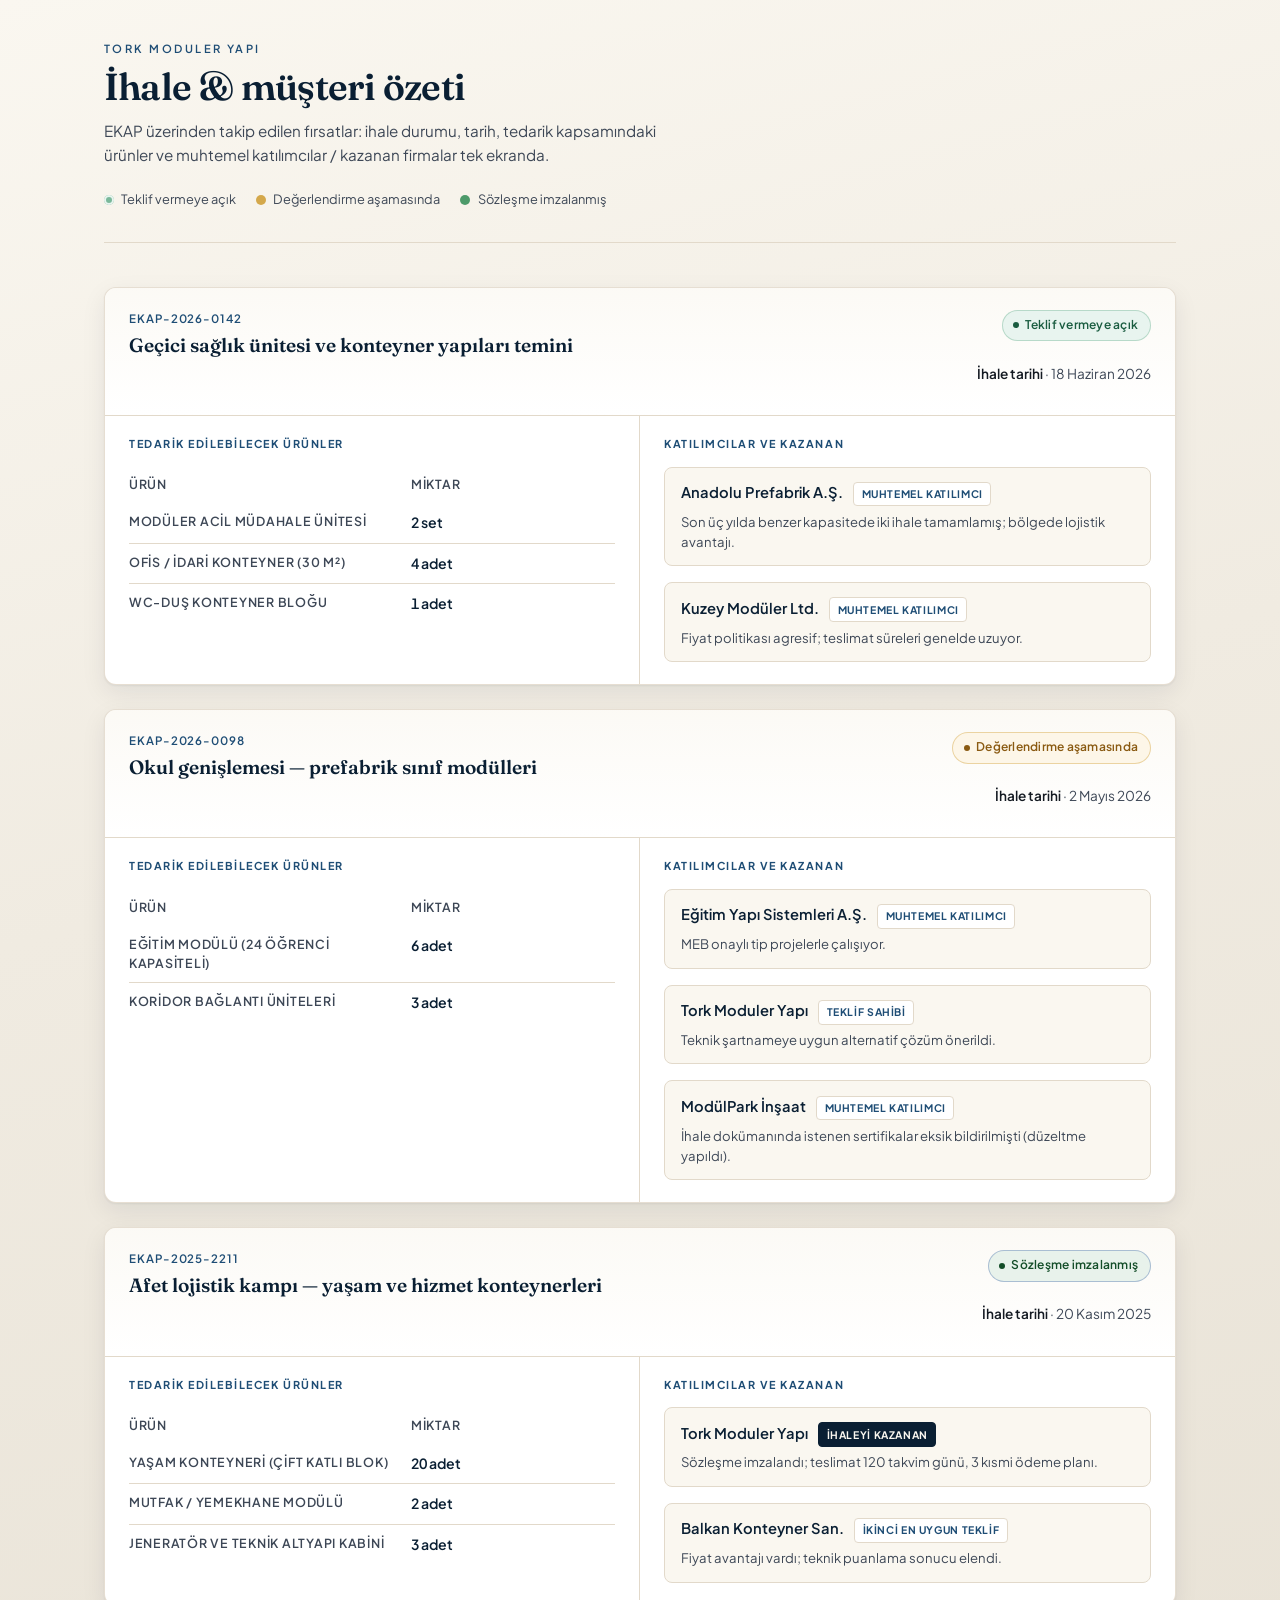
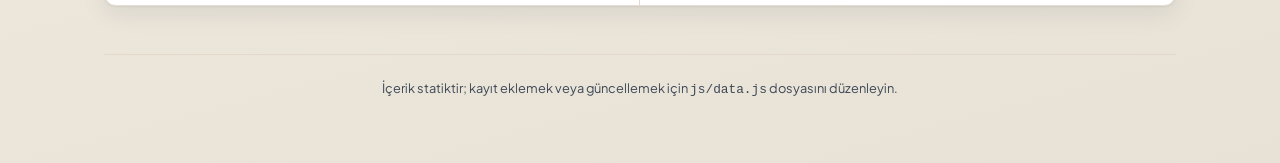
==== index.html @ c45b41b1 "İhale ve müşteri özeti için tek sayfalık statik pano Co-authored-by: Cursor <cursoragent@cursor.com>" ====
<!DOCTYPE html>
<html lang="tr">
  <head>
    <meta charset="UTF-8" />
    <meta name="viewport" content="width=device-width, initial-scale=1" />
    <meta
      name="description"
      content="Tork Moduler Yapı — EKAP kaynaklı müşteri ve ihale takip panosu"
    />
    <title>Tork Moduler — İhale & müşteri özeti</title>
    <link rel="preconnect" href="https://fonts.googleapis.com" />
    <link rel="preconnect" href="https://fonts.gstatic.com" crossorigin />
    <link
      href="https://fonts.googleapis.com/css2?family=Fraunces:ital,opsz,wght@0,9..144,500;0,9..144,600;1,9..144,500&family=Plus+Jakarta+Sans:ital,wght@0,400;0,500;0,600;0,700;1,400&display=swap"
      rel="stylesheet"
    />
    <link rel="stylesheet" href="css/main.css" />
  </head>
  <body>
    <div class="page">
      <header class="site-header">
        <p class="site-header__eyebrow">Tork Moduler Yapı</p>
        <h1 class="site-header__title">İhale &amp; müşteri özeti</h1>
        <p class="site-header__lead">
          EKAP üzerinden takip edilen fırsatlar: ihale durumu, tarih, tedarik
          kapsamındaki ürünler ve muhtemel katılımcılar / kazanan firmalar tek
          ekranda.
        </p>
        <div class="legend" role="list" aria-label="İhale durumu göstergeleri">
          <span class="legend__item" role="listitem">
            <span class="legend__swatch legend__swatch--open" aria-hidden="true"></span>
            Teklif vermeye açık
          </span>
          <span class="legend__item" role="listitem">
            <span class="legend__swatch legend__swatch--eval" aria-hidden="true"></span>
            Değerlendirme aşamasında
          </span>
          <span class="legend__item" role="listitem">
            <span class="legend__swatch legend__swatch--signed" aria-hidden="true"></span>
            Sözleşme imzalanmış
          </span>
        </div>
      </header>

      <main>
        <div id="tender-list" class="tender-list" aria-live="polite"></div>
      </main>

      <footer class="site-footer">
        İçerik statiktir; kayıt eklemek veya güncellemek için
        <code>js/data.js</code> dosyasını düzenleyin.
      </footer>
    </div>
    <script type="module" src="js/app.js"></script>
  </body>
</html>
---- css/main.css ----
/* Tork Moduler — müşteri & ihale panosu */
:root {
  --blue-deep: #0a1f33;
  --blue: #123a5c;
  --blue-soft: #1e4d75;
  --cream: #faf7f0;
  --cream-muted: #f0ebe1;
  --cream-border: #e2d9ca;
  --ink: #141a22;
  --ink-soft: #3d4756;
  --white: #ffffff;
  --status-open-bg: #e8f4ef;
  --status-open-text: #1a5c40;
  --status-open-border: #7ab89a;
  --status-eval-bg: #fdf6e8;
  --status-eval-text: #8a5a12;
  --status-eval-border: #d4a84b;
  --status-signed-bg: #e8f2eb;
  --status-signed-text: #134d28;
  --status-signed-border: #4d9a6a;
  --shadow: 0 1px 2px rgba(10, 31, 51, 0.06), 0 8px 24px rgba(10, 31, 51, 0.08);
  --radius: 12px;
  --radius-sm: 8px;
  --font-sans: "Plus Jakarta Sans", system-ui, sans-serif;
  --font-display: "Fraunces", Georgia, serif;
}

*,
*::before,
*::after {
  box-sizing: border-box;
}

html {
  scroll-behavior: smooth;
}

body {
  margin: 0;
  font-family: var(--font-sans);
  font-size: 15px;
  line-height: 1.55;
  color: var(--ink);
  background: linear-gradient(165deg, var(--cream) 0%, var(--cream-muted) 45%, #e8e2d6 100%);
  min-height: 100vh;
}

a {
  color: var(--blue-soft);
  text-decoration-thickness: 1px;
  text-underline-offset: 3px;
}

a:hover {
  color: var(--blue-deep);
}

.page {
  max-width: 1120px;
  margin: 0 auto;
  padding: 2.5rem 1.5rem 4rem;
}

/* Header */
.site-header {
  margin-bottom: 2.75rem;
  padding-bottom: 2rem;
  border-bottom: 1px solid var(--cream-border);
}

.site-header__eyebrow {
  font-size: 0.7rem;
  letter-spacing: 0.22em;
  text-transform: uppercase;
  color: var(--blue-soft);
  font-weight: 600;
  margin: 0 0 0.5rem;
}

.site-header__title {
  font-family: var(--font-display);
  font-weight: 600;
  font-size: clamp(1.75rem, 4vw, 2.35rem);
  color: var(--blue-deep);
  letter-spacing: -0.02em;
  line-height: 1.15;
  margin: 0 0 0.65rem;
}

.site-header__lead {
  margin: 0;
  max-width: 52ch;
  color: var(--ink-soft);
  font-size: 0.95rem;
}

/* Legend */
.legend {
  display: flex;
  flex-wrap: wrap;
  gap: 0.75rem 1.25rem;
  margin-top: 1.5rem;
}

.legend__item {
  display: inline-flex;
  align-items: center;
  gap: 0.45rem;
  font-size: 0.8rem;
  color: var(--ink-soft);
}

.legend__swatch {
  width: 10px;
  height: 10px;
  border-radius: 999px;
  flex-shrink: 0;
}

.legend__swatch--open {
  background: var(--status-open-border);
  box-shadow: inset 0 0 0 2px var(--status-open-bg);
}

.legend__swatch--eval {
  background: var(--status-eval-border);
}

.legend__swatch--signed {
  background: var(--status-signed-border);
}

/* Tender grid */
.tender-list {
  display: flex;
  flex-direction: column;
  gap: 1.5rem;
}

.tender-card {
  background: var(--white);
  border-radius: var(--radius);
  box-shadow: var(--shadow);
  border: 1px solid rgba(226, 217, 202, 0.85);
  overflow: hidden;
}

.tender-card__top {
  display: flex;
  flex-wrap: wrap;
  align-items: flex-start;
  justify-content: space-between;
  gap: 1rem 1.5rem;
  padding: 1.35rem 1.5rem 1.1rem;
  background: linear-gradient(180deg, rgba(250, 247, 240, 0.65) 0%, var(--white) 100%);
  border-bottom: 1px solid var(--cream-border);
}

.tender-card__id {
  font-size: 0.72rem;
  font-weight: 600;
  letter-spacing: 0.08em;
  text-transform: uppercase;
  color: var(--blue-soft);
  margin: 0 0 0.35rem;
}

.tender-card__name {
  font-family: var(--font-display);
  font-size: 1.2rem;
  font-weight: 600;
  color: var(--blue-deep);
  margin: 0;
  max-width: 36rem;
  line-height: 1.3;
}

.tender-card__meta {
  display: flex;
  flex-direction: column;
  align-items: flex-end;
  gap: 0.5rem;
}

.tender-card__date {
  font-size: 0.85rem;
  color: var(--ink-soft);
  white-space: nowrap;
}

.tender-card__date strong {
  color: var(--ink);
  font-weight: 600;
}

/* Status pills */
.status {
  display: inline-flex;
  align-items: center;
  gap: 0.4rem;
  padding: 0.35rem 0.75rem 0.35rem 0.65rem;
  border-radius: 999px;
  font-size: 0.75rem;
  font-weight: 600;
  letter-spacing: 0.02em;
  border: 1px solid transparent;
}

.status::before {
  content: "";
  width: 6px;
  height: 6px;
  border-radius: 50%;
  flex-shrink: 0;
}

.status--open {
  background: var(--status-open-bg);
  color: var(--status-open-text);
  border-color: rgba(122, 184, 154, 0.45);
}

.status--open::before {
  background: var(--status-open-text);
}

.status--eval {
  background: var(--status-eval-bg);
  color: var(--status-eval-text);
  border-color: rgba(212, 168, 75, 0.45);
}

.status--eval::before {
  background: var(--status-eval-text);
}

.status--signed {
  background: var(--status-signed-bg);
  color: var(--status-signed-text);
  border-color: rgba(92, 126, 179, 0.45);
}

.status--signed::before {
  background: var(--status-signed-text);
}

/* Body grid: products | parties */
.tender-card__body {
  display: grid;
  grid-template-columns: 1fr 1fr;
  gap: 0;
}

@media (max-width: 820px) {
  .tender-card__body {
    grid-template-columns: 1fr;
  }
}

.panel {
  padding: 1.25rem 1.5rem 1.4rem;
}

.panel--products {
  border-right: 1px solid var(--cream-border);
}

@media (max-width: 820px) {
  .panel--products {
    border-right: none;
    border-bottom: 1px solid var(--cream-border);
  }
}

.panel__title {
  font-size: 0.68rem;
  font-weight: 700;
  letter-spacing: 0.14em;
  text-transform: uppercase;
  color: var(--blue-soft);
  margin: 0 0 0.85rem;
}

.product-table {
  width: 100%;
  border-collapse: collapse;
  font-size: 0.88rem;
}

.product-table th,
.product-table td {
  text-align: left;
  padding: 0.55rem 0;
  border-bottom: 1px solid var(--cream-border);
  vertical-align: top;
}

.product-table th {
  font-weight: 600;
  color: var(--ink-soft);
  width: 58%;
  font-size: 0.78rem;
  text-transform: uppercase;
  letter-spacing: 0.06em;
}

.product-table tr:last-child th,
.product-table tr:last-child td {
  border-bottom: none;
}

.product-table td:last-child {
  font-variant-numeric: tabular-nums;
  color: var(--blue-deep);
  font-weight: 600;
  white-space: nowrap;
}

/* Participants */
.party-list {
  list-style: none;
  margin: 0;
  padding: 0;
  display: flex;
  flex-direction: column;
  gap: 1rem;
}

.party {
  padding: 0.85rem 1rem;
  background: var(--cream);
  border-radius: var(--radius-sm);
  border: 1px solid var(--cream-border);
}

.party__row {
  display: flex;
  flex-wrap: wrap;
  align-items: baseline;
  gap: 0.35rem 0.65rem;
  margin-bottom: 0.35rem;
}

.party__name {
  font-weight: 600;
  color: var(--blue-deep);
  font-size: 0.92rem;
}

.party__tag {
  font-size: 0.65rem;
  font-weight: 700;
  text-transform: uppercase;
  letter-spacing: 0.06em;
  padding: 0.2rem 0.45rem;
  border-radius: 4px;
  background: var(--white);
  color: var(--blue-soft);
  border: 1px solid var(--cream-border);
}

.party__tag--winner {
  background: var(--blue-deep);
  color: var(--cream);
  border-color: var(--blue-deep);
}

.party__note {
  margin: 0;
  font-size: 0.82rem;
  color: var(--ink-soft);
  line-height: 1.5;
}

.site-footer {
  margin-top: 3rem;
  padding-top: 1.5rem;
  border-top: 1px solid var(--cream-border);
  font-size: 0.8rem;
  color: var(--ink-soft);
  text-align: center;
}
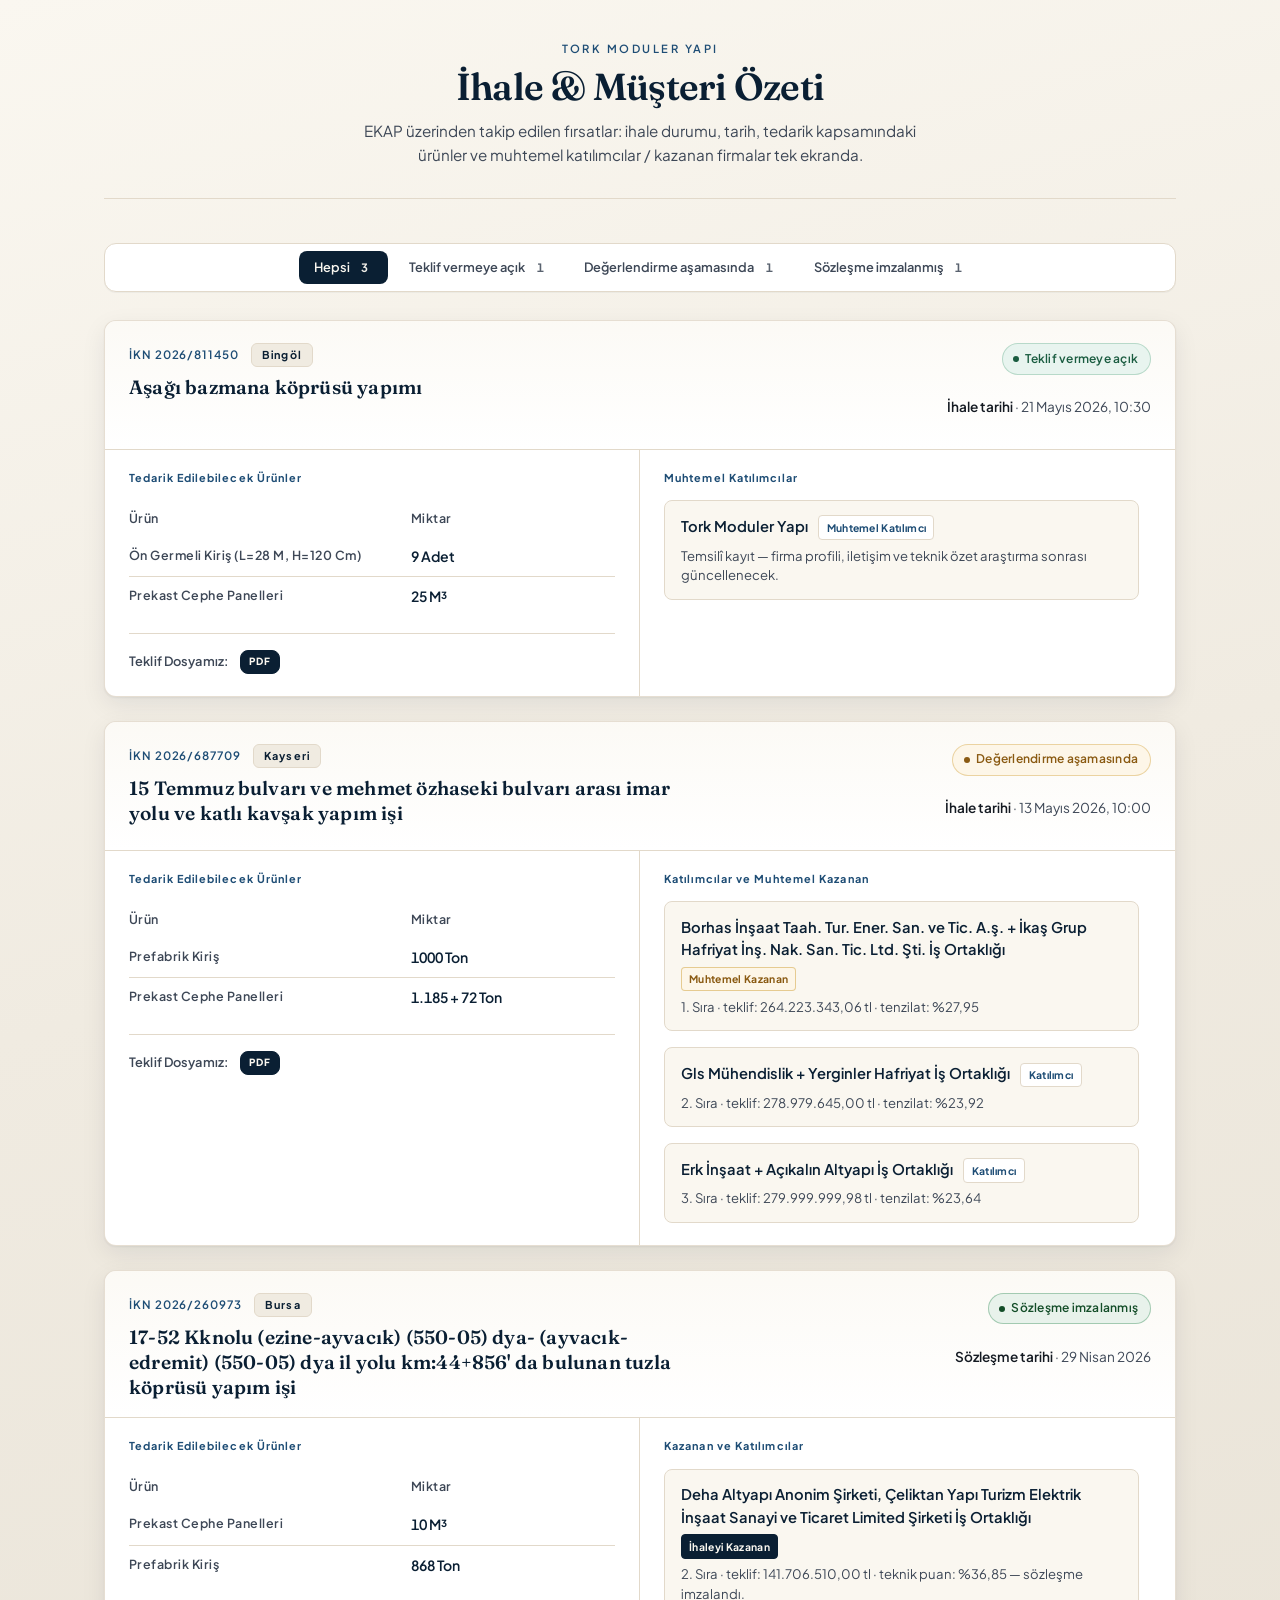
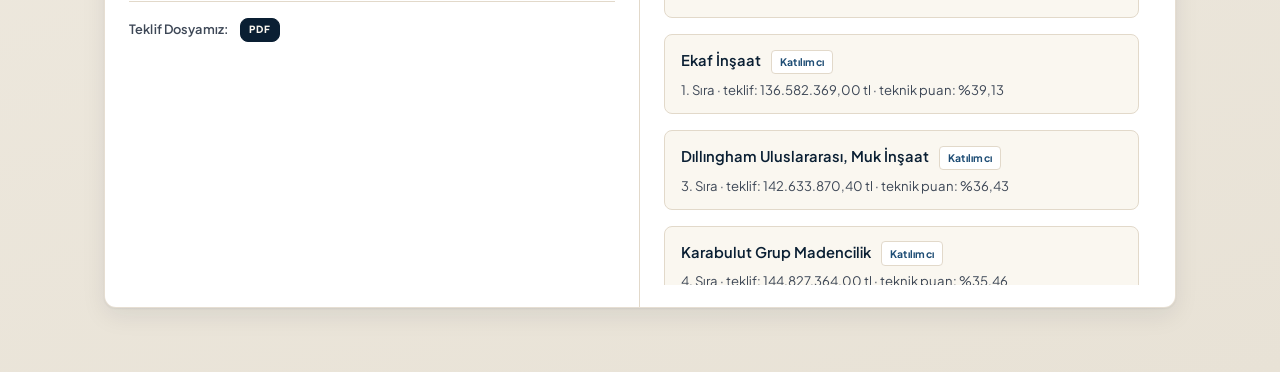
==== commit b46fb193: "İhale panosu: katılımcı modalı, şehir ve PDF teklif bağlantısı, metin biçimi ve stiller Co-authored-" ====
--- a/index.html
+++ b/index.html
@@ -7,7 +7,7 @@
       name="description"
       content="Tork Moduler Yapı — EKAP kaynaklı müşteri ve ihale takip panosu"
     />
-    <title>Tork Moduler — İhale & müşteri özeti</title>
+    <title>Tork Moduler — İhale &amp; Müşteri Özeti</title>
     <link rel="preconnect" href="https://fonts.googleapis.com" />
     <link rel="preconnect" href="https://fonts.gstatic.com" crossorigin />
     <link
@@ -20,36 +20,56 @@
     <div class="page">
       <header class="site-header">
         <p class="site-header__eyebrow">Tork Moduler Yapı</p>
-        <h1 class="site-header__title">İhale &amp; müşteri özeti</h1>
+        <h1 class="site-header__title">İhale &amp; Müşteri Özeti</h1>
         <p class="site-header__lead">
           EKAP üzerinden takip edilen fırsatlar: ihale durumu, tarih, tedarik
           kapsamındaki ürünler ve muhtemel katılımcılar / kazanan firmalar tek
           ekranda.
         </p>
-        <div class="legend" role="list" aria-label="İhale durumu göstergeleri">
-          <span class="legend__item" role="listitem">
-            <span class="legend__swatch legend__swatch--open" aria-hidden="true"></span>
-            Teklif vermeye açık
-          </span>
-          <span class="legend__item" role="listitem">
-            <span class="legend__swatch legend__swatch--eval" aria-hidden="true"></span>
-            Değerlendirme aşamasında
-          </span>
-          <span class="legend__item" role="listitem">
-            <span class="legend__swatch legend__swatch--signed" aria-hidden="true"></span>
-            Sözleşme imzalanmış
-          </span>
-        </div>
       </header>
 
       <main>
-        <div id="tender-list" class="tender-list" aria-live="polite"></div>
+        <div
+          id="filter-bar"
+          class="filter-bar"
+          role="tablist"
+          aria-label="İhale durumuna göre filtrele"
+        ></div>
+        <div
+          id="tender-list"
+          class="tender-list"
+          role="tabpanel"
+          aria-live="polite"
+        ></div>
       </main>
-
-      <footer class="site-footer">
-        İçerik statiktir; kayıt eklemek veya güncellemek için
-        <code>js/data.js</code> dosyasını düzenleyin.
-      </footer>
+    </div>
+    <div
+      id="party-modal"
+      class="party-modal"
+      hidden
+      aria-hidden="true"
+    >
+      <div class="party-modal__backdrop" data-close-modal tabindex="-1"></div>
+      <div
+        class="party-modal__panel"
+        role="dialog"
+        aria-modal="true"
+        aria-labelledby="party-modal-title"
+        tabindex="-1"
+      >
+        <button
+          type="button"
+          class="party-modal__close"
+          data-close-modal
+          aria-label="Kapat"
+        >
+          <span aria-hidden="true">×</span>
+        </button>
+        <p class="party-modal__context" id="party-modal-context"></p>
+        <h2 class="party-modal__title" id="party-modal-title"></h2>
+        <p class="party-modal__role" id="party-modal-role"></p>
+        <div class="party-modal__body" id="party-modal-body"></div>
+      </div>
     </div>
     <script type="module" src="js/app.js"></script>
   </body>
--- a/css/main.css
+++ b/css/main.css
@@ -66,6 +66,7 @@
   margin-bottom: 2.75rem;
   padding-bottom: 2rem;
   border-bottom: 1px solid var(--cream-border);
+  text-align: center;
 }
 
 .site-header__eyebrow {
@@ -88,46 +89,99 @@
 }
 
 .site-header__lead {
-  margin: 0;
+  margin: 0 auto;
   max-width: 52ch;
   color: var(--ink-soft);
   font-size: 0.95rem;
 }
 
-/* Legend */
-.legend {
+/* Durum filtreleri */
+.filter-bar {
   display: flex;
   flex-wrap: wrap;
-  gap: 0.75rem 1.25rem;
-  margin-top: 1.5rem;
-}
-
-.legend__item {
+  align-items: center;
+  justify-content: center;
+  gap: 0.4rem;
+  margin: 0 0 1.75rem;
+  padding: 0.45rem;
+  background: var(--white);
+  border: 1px solid var(--cream-border);
+  border-radius: var(--radius);
+  box-shadow: 0 1px 0 rgba(10, 31, 51, 0.04);
+}
+
+.filter-tab {
+  font-family: inherit;
+  font-size: 0.8rem;
+  font-weight: 600;
+  color: var(--ink-soft);
+  background: transparent;
+  border: none;
+  cursor: pointer;
+  padding: 0.55rem 0.85rem 0.55rem 0.95rem;
+  border-radius: var(--radius-sm);
+  line-height: 1.2;
   display: inline-flex;
   align-items: center;
-  gap: 0.45rem;
-  font-size: 0.8rem;
-  color: var(--ink-soft);
-}
-
-.legend__swatch {
-  width: 10px;
-  height: 10px;
-  border-radius: 999px;
-  flex-shrink: 0;
-}
-
-.legend__swatch--open {
-  background: var(--status-open-border);
-  box-shadow: inset 0 0 0 2px var(--status-open-bg);
-}
-
-.legend__swatch--eval {
-  background: var(--status-eval-border);
-}
-
-.legend__swatch--signed {
-  background: var(--status-signed-border);
+  gap: 0.35rem;
+  transition: background 0.15s ease, color 0.15s ease;
+}
+
+.filter-tab:hover {
+  color: var(--blue-deep);
+  background: var(--cream-muted);
+}
+
+.filter-tab:focus-visible {
+  outline: 2px solid var(--blue-soft);
+  outline-offset: 2px;
+}
+
+.filter-tab[aria-selected="true"] {
+  color: var(--cream);
+  background: var(--blue-deep);
+}
+
+.filter-tab[aria-selected="true"]:hover {
+  color: var(--cream);
+  background: var(--blue);
+}
+
+.filter-tab__count {
+  font-size: 0.72rem;
+  font-weight: 700;
+  font-variant-numeric: tabular-nums;
+  opacity: 0.85;
+  min-width: 1.15rem;
+  text-align: center;
+}
+
+.filter-tab[aria-selected="true"] .filter-tab__count {
+  opacity: 0.95;
+}
+
+.filter-tab--open[aria-selected="true"] {
+  background: var(--status-open-text);
+}
+
+.filter-tab--open[aria-selected="true"]:hover {
+  background: #145a3d;
+}
+
+.filter-tab--eval[aria-selected="true"] {
+  background: var(--status-eval-text);
+}
+
+.filter-tab--eval[aria-selected="true"]:hover {
+  background: #6b4510;
+}
+
+.filter-tab--signed[aria-selected="true"] {
+  background: var(--status-signed-text);
+}
+
+.filter-tab--signed[aria-selected="true"]:hover {
+  background: #0f3d1f;
 }
 
 /* Tender grid */
@@ -135,6 +189,17 @@
   display: flex;
   flex-direction: column;
   gap: 1.5rem;
+}
+
+.tender-list__empty {
+  margin: 0;
+  padding: 2.5rem 1.5rem;
+  text-align: center;
+  font-size: 0.95rem;
+  color: var(--ink-soft);
+  background: var(--white);
+  border: 1px dashed var(--cream-border);
+  border-radius: var(--radius);
 }
 
 .tender-card {
@@ -156,13 +221,35 @@
   border-bottom: 1px solid var(--cream-border);
 }
 
+.tender-card__id-row {
+  display: flex;
+  flex-wrap: wrap;
+  align-items: center;
+  gap: 0.5rem 0.75rem;
+  margin: 0 0 0.5rem;
+}
+
 .tender-card__id {
   font-size: 0.72rem;
   font-weight: 600;
   letter-spacing: 0.08em;
   text-transform: uppercase;
   color: var(--blue-soft);
-  margin: 0 0 0.35rem;
+  margin: 0;
+}
+
+.tender-card__city {
+  display: inline-flex;
+  align-items: center;
+  font-size: 0.68rem;
+  font-weight: 700;
+  letter-spacing: 0.1em;
+  color: var(--blue-deep);
+  background: var(--cream-muted);
+  border: 1px solid var(--cream-border);
+  padding: 0.28rem 0.65rem;
+  border-radius: 6px;
+  line-height: 1.2;
 }
 
 .tender-card__name {
@@ -173,6 +260,7 @@
   margin: 0;
   max-width: 36rem;
   line-height: 1.3;
+  letter-spacing: 0.01em;
 }
 
 .tender-card__meta {
@@ -237,7 +325,7 @@
 .status--signed {
   background: var(--status-signed-bg);
   color: var(--status-signed-text);
-  border-color: rgba(92, 126, 179, 0.45);
+  border-color: rgba(77, 154, 106, 0.45);
 }
 
 .status--signed::before {
@@ -275,8 +363,7 @@
 .panel__title {
   font-size: 0.68rem;
   font-weight: 700;
-  letter-spacing: 0.14em;
-  text-transform: uppercase;
+  letter-spacing: 0.1em;
   color: var(--blue-soft);
   margin: 0 0 0.85rem;
 }
@@ -300,8 +387,7 @@
   color: var(--ink-soft);
   width: 58%;
   font-size: 0.78rem;
-  text-transform: uppercase;
-  letter-spacing: 0.06em;
+  letter-spacing: 0.04em;
 }
 
 .product-table tr:last-child th,
@@ -314,6 +400,54 @@
   color: var(--blue-deep);
   font-weight: 600;
   white-space: nowrap;
+}
+
+.tender-card__pdf {
+  display: flex;
+  flex-wrap: wrap;
+  align-items: center;
+  gap: 0.45rem 0.75rem;
+  margin-top: 1rem;
+  padding-top: 1rem;
+  border-top: 1px solid var(--cream-border);
+}
+
+.tender-card__pdf-label {
+  margin: 0;
+  font-size: 0.8rem;
+  font-weight: 600;
+  color: var(--ink-soft);
+  letter-spacing: 0.01em;
+}
+
+.tender-card__pdf-link {
+  display: inline-flex;
+  align-items: center;
+  justify-content: center;
+  font-size: 0.62rem;
+  font-weight: 800;
+  letter-spacing: 0.1em;
+  color: var(--cream);
+  text-decoration: none;
+  padding: 0.38rem 0.5rem;
+  border-radius: var(--radius-sm);
+  border: 1px solid var(--blue-deep);
+  background: var(--blue-deep);
+  line-height: 1;
+  transition: background 0.15s ease, border-color 0.15s ease, color 0.15s ease,
+    box-shadow 0.15s ease;
+}
+
+.tender-card__pdf-link:hover {
+  background: var(--blue-soft);
+  border-color: var(--blue-soft);
+  color: var(--cream);
+  box-shadow: 0 2px 8px rgba(10, 31, 51, 0.12);
+}
+
+.tender-card__pdf-link:focus-visible {
+  outline: 2px solid var(--blue-soft);
+  outline-offset: 2px;
 }
 
 /* Participants */
@@ -326,6 +460,40 @@
   gap: 1rem;
 }
 
+.party-list__item {
+  list-style: none;
+}
+
+/* Uzun katılımcı listelerinde başlık sabit, liste kaydırılır */
+.panel--parties .party-list {
+  max-height: min(52vh, 26rem);
+  overflow-y: auto;
+  overscroll-behavior: contain;
+  scrollbar-gutter: stable;
+  padding-right: 0.35rem;
+  margin-right: -0.2rem;
+  scrollbar-width: thin;
+  scrollbar-color: var(--cream-border) var(--cream-muted);
+}
+
+.panel--parties .party-list::-webkit-scrollbar {
+  width: 6px;
+}
+
+.panel--parties .party-list::-webkit-scrollbar-track {
+  background: var(--cream-muted);
+  border-radius: 999px;
+}
+
+.panel--parties .party-list::-webkit-scrollbar-thumb {
+  background: var(--cream-border);
+  border-radius: 999px;
+}
+
+.panel--parties .party-list::-webkit-scrollbar-thumb:hover {
+  background: #c9bcaa;
+}
+
 .party {
   padding: 0.85rem 1rem;
   background: var(--cream);
@@ -333,6 +501,28 @@
   border: 1px solid var(--cream-border);
 }
 
+button.party--actionable {
+  display: block;
+  width: 100%;
+  margin: 0;
+  font: inherit;
+  color: inherit;
+  text-align: left;
+  cursor: pointer;
+  transition: border-color 0.15s ease, box-shadow 0.15s ease, background 0.15s ease;
+}
+
+button.party--actionable:hover {
+  background: var(--white);
+  border-color: var(--blue-soft);
+  box-shadow: 0 0 0 1px rgba(30, 77, 117, 0.12);
+}
+
+button.party--actionable:focus-visible {
+  outline: 2px solid var(--blue-soft);
+  outline-offset: 2px;
+}
+
 .party__row {
   display: flex;
   flex-wrap: wrap;
@@ -350,8 +540,7 @@
 .party__tag {
   font-size: 0.65rem;
   font-weight: 700;
-  text-transform: uppercase;
-  letter-spacing: 0.06em;
+  letter-spacing: 0.03em;
   padding: 0.2rem 0.45rem;
   border-radius: 4px;
   background: var(--white);
@@ -365,6 +554,12 @@
   border-color: var(--blue-deep);
 }
 
+.party__tag--probable {
+  background: var(--status-eval-bg);
+  color: var(--status-eval-text);
+  border-color: rgba(212, 168, 75, 0.55);
+}
+
 .party__note {
   margin: 0;
   font-size: 0.82rem;
@@ -372,11 +567,199 @@
   line-height: 1.5;
 }
 
-.site-footer {
-  margin-top: 3rem;
-  padding-top: 1.5rem;
+.party__hint {
+  margin: 0.55rem 0 0;
+  font-size: 0.72rem;
+  font-weight: 600;
+  letter-spacing: 0.06em;
+  text-transform: uppercase;
+  color: var(--blue-soft);
+  opacity: 0.85;
+}
+
+/* Firma detay modal */
+.party-modal {
+  position: fixed;
+  inset: 0;
+  z-index: 1000;
+  display: flex;
+  align-items: center;
+  justify-content: center;
+  padding: 1.25rem;
+}
+
+.party-modal[hidden] {
+  display: none;
+}
+
+.party-modal__backdrop {
+  position: absolute;
+  inset: 0;
+  background: rgba(10, 31, 51, 0.45);
+  backdrop-filter: blur(3px);
+}
+
+.party-modal__panel {
+  position: relative;
+  z-index: 1;
+  width: min(100%, 32rem);
+  max-height: min(85vh, 34rem);
+  overflow: auto;
+  padding: 1.5rem 1.5rem 1.35rem;
+  background: var(--white);
+  border-radius: var(--radius);
+  border: 1px solid var(--cream-border);
+  box-shadow: var(--shadow), 0 24px 48px rgba(10, 31, 51, 0.18);
+}
+
+.party-modal__close {
+  position: absolute;
+  top: 0.65rem;
+  right: 0.65rem;
+  width: 2.25rem;
+  height: 2.25rem;
+  display: flex;
+  align-items: center;
+  justify-content: center;
+  border: none;
+  border-radius: var(--radius-sm);
+  background: var(--cream-muted);
+  color: var(--blue-deep);
+  font-size: 1.35rem;
+  line-height: 1;
+  cursor: pointer;
+  transition: background 0.15s ease, color 0.15s ease;
+}
+
+.party-modal__close:hover {
+  background: var(--cream-border);
+}
+
+.party-modal__close:focus-visible {
+  outline: 2px solid var(--blue-soft);
+  outline-offset: 2px;
+}
+
+.party-modal__context {
+  margin: 0 2.25rem 0.5rem 0;
+  font-size: 0.68rem;
+  font-weight: 600;
+  letter-spacing: 0.06em;
+  color: var(--blue-soft);
+  line-height: 1.35;
+}
+
+.party-modal__title {
+  font-family: var(--font-display);
+  font-size: 1.35rem;
+  font-weight: 600;
+  color: var(--blue-deep);
+  margin: 0 2.25rem 0.65rem 0;
+  line-height: 1.25;
+  letter-spacing: -0.02em;
+}
+
+.party-modal__role {
+  margin: 0 0 1rem;
+  font-size: 0.8rem;
+  color: var(--ink-soft);
+}
+
+.party-modal__role-tag {
+  display: inline-block;
+  vertical-align: middle;
+}
+
+.party-modal__subheading {
+  margin: 0 0 0.5rem;
+  font-size: 0.68rem;
+  font-weight: 700;
+  letter-spacing: 0.08em;
+  color: var(--blue-soft);
+}
+
+.party-modal__rows--contact {
+  margin-bottom: 1rem;
+}
+
+.party-modal__row-value a {
+  color: var(--blue-soft);
+  font-weight: 600;
+  text-decoration: none;
+  border-bottom: 1px solid rgba(30, 77, 117, 0.35);
+}
+
+.party-modal__row-value a:hover {
+  color: var(--blue-deep);
+  border-bottom-color: var(--blue-deep);
+}
+
+.party-modal__body {
+  font-size: 0.9rem;
+  color: var(--ink);
+  line-height: 1.55;
+}
+
+.party-modal__intro {
+  margin: 0 0 1rem;
+  color: var(--ink-soft);
+  font-size: 0.92rem;
+}
+
+.party-modal__rows {
+  display: flex;
+  flex-direction: column;
+  gap: 0;
+  margin: 0 0 1rem;
+  border: 1px solid var(--cream-border);
+  border-radius: var(--radius-sm);
+  overflow: hidden;
+}
+
+.party-modal__row {
+  display: grid;
+  grid-template-columns: minmax(6.5rem, 38%) 1fr;
+  gap: 0.5rem 1rem;
+  padding: 0.6rem 0.85rem;
+  border-bottom: 1px solid var(--cream-border);
+  background: var(--cream);
+}
+
+.party-modal__row:last-child {
+  border-bottom: none;
+}
+
+.party-modal__row-label {
+  font-size: 0.72rem;
+  font-weight: 700;
+  letter-spacing: 0.04em;
+  color: var(--blue-soft);
+}
+
+.party-modal__row-value {
+  font-size: 0.86rem;
+  color: var(--ink);
+}
+
+.party-modal__para {
+  margin: 0 0 0.75rem;
+  color: var(--ink-soft);
+  font-size: 0.88rem;
+}
+
+.party-modal__para:last-child {
+  margin-bottom: 0;
+}
+
+.party-modal__note-ref {
+  margin: 1rem 0 0;
+  padding-top: 0.85rem;
   border-top: 1px solid var(--cream-border);
-  font-size: 0.8rem;
-  color: var(--ink-soft);
-  text-align: center;
-}
+  font-size: 0.82rem;
+  color: var(--ink-soft);
+}
+
+.party-modal__note-ref strong {
+  color: var(--ink);
+  font-weight: 600;
+}
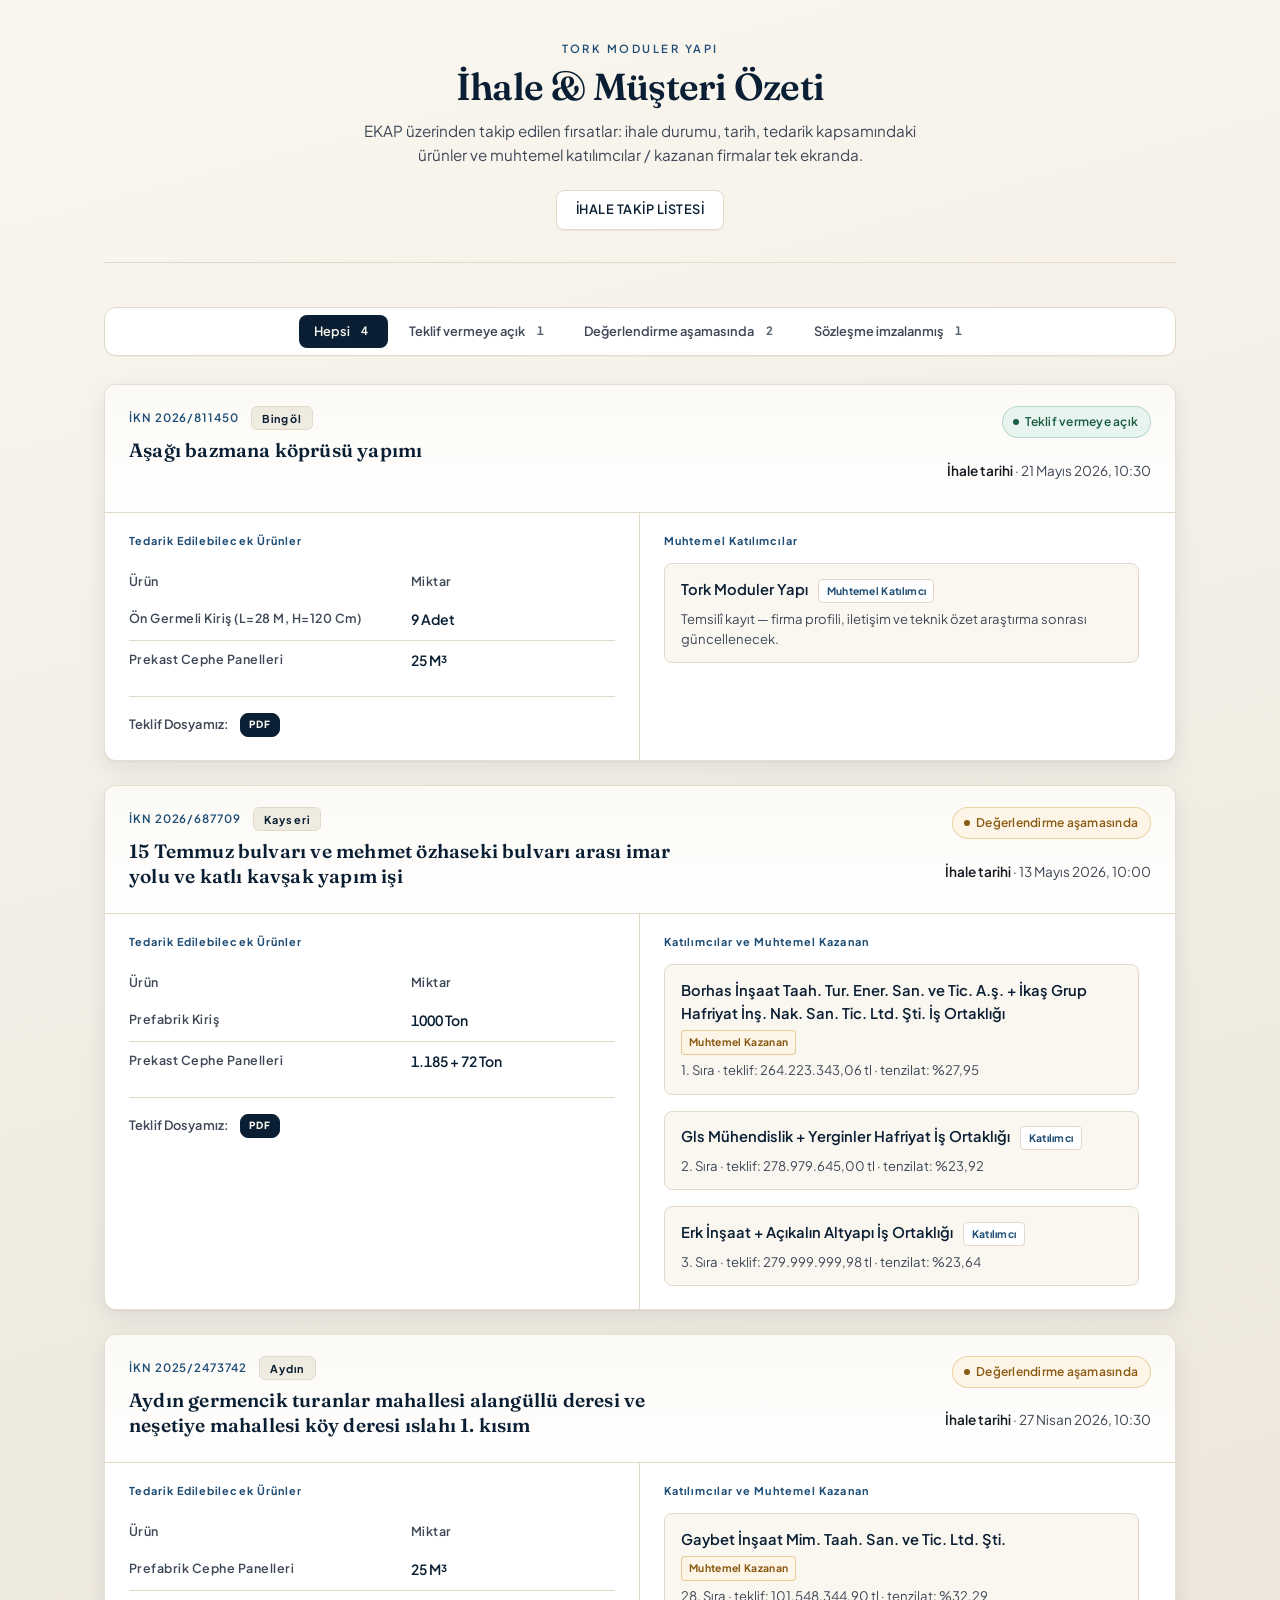
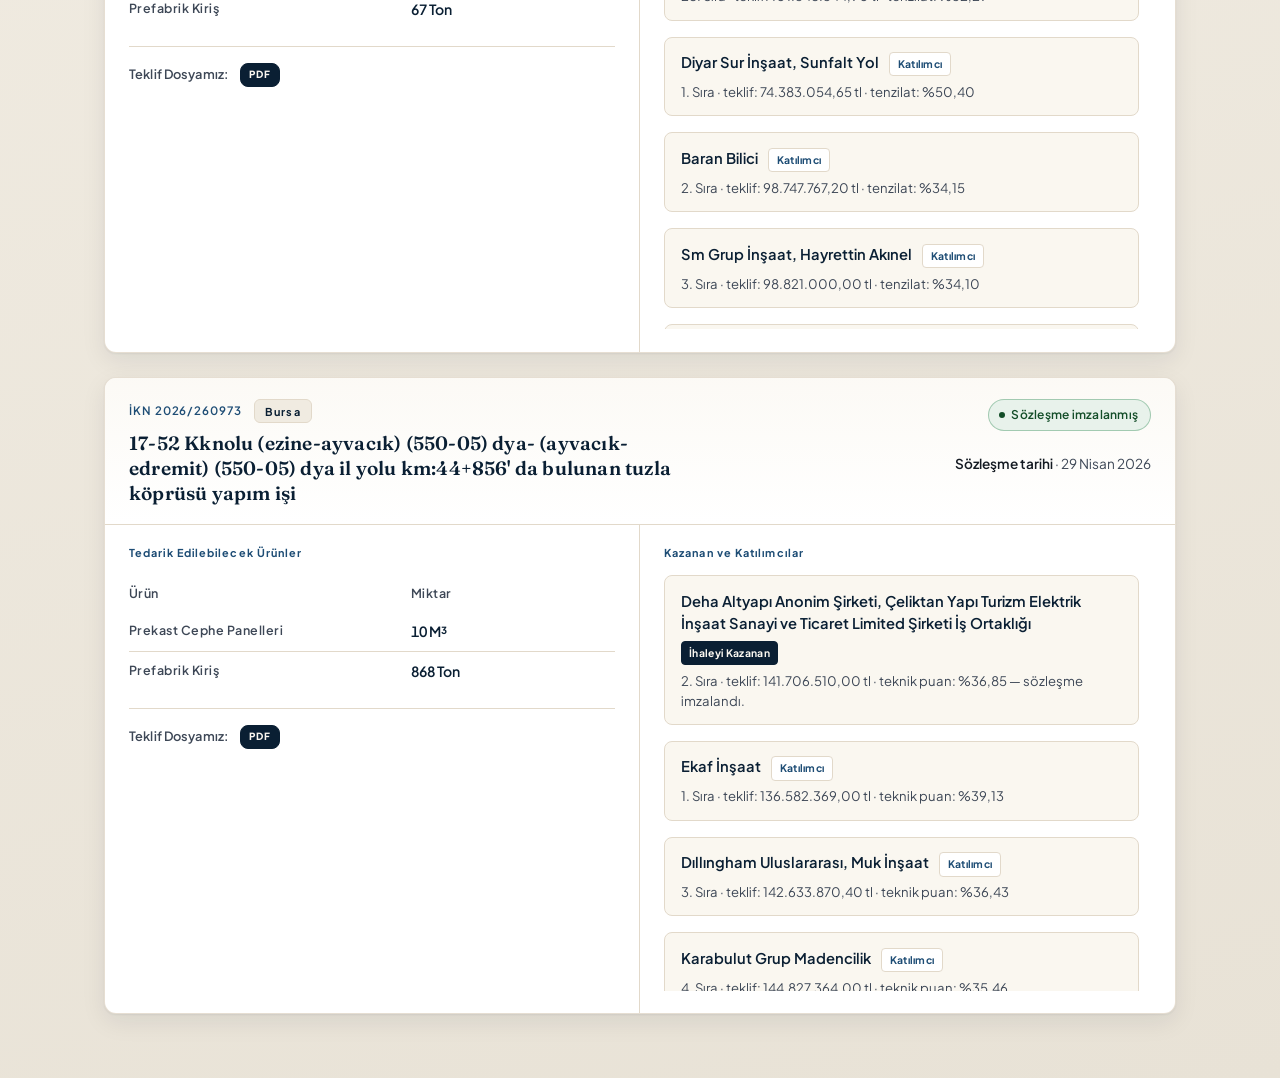
==== commit 58fa09db: "feat: İhale takip sayfası ile ana pano arasında geçiş bağlantıları Co-authored-by: Cursor <cursorage" ====
--- a/index.html
+++ b/index.html
@@ -26,6 +26,11 @@
           kapsamındaki ürünler ve muhtemel katılımcılar / kazanan firmalar tek
           ekranda.
         </p>
+        <nav class="site-nav" aria-label="Diğer sayfalar">
+          <a class="site-nav__link" href="tork_ihale_takip.html"
+            >İhale takip listesi</a
+          >
+        </nav>
       </header>
 
       <main>
--- a/css/main.css
+++ b/css/main.css
@@ -95,6 +95,47 @@
   font-size: 0.95rem;
 }
 
+.site-nav {
+  margin-top: 1.5rem;
+  display: flex;
+  justify-content: center;
+  gap: 0.5rem;
+  flex-wrap: wrap;
+}
+
+.site-nav__link {
+  display: inline-flex;
+  align-items: center;
+  justify-content: center;
+  padding: 0.55rem 1.15rem;
+  font-family: inherit;
+  font-size: 0.8rem;
+  font-weight: 600;
+  letter-spacing: 0.04em;
+  text-transform: uppercase;
+  text-decoration: none;
+  color: var(--blue-deep);
+  background: var(--white);
+  border: 1px solid var(--cream-border);
+  border-radius: var(--radius-sm);
+  box-shadow: 0 1px 0 rgba(10, 31, 51, 0.05);
+  transition:
+    color 0.15s ease,
+    border-color 0.15s ease,
+    box-shadow 0.15s ease;
+}
+
+.site-nav__link:hover {
+  color: var(--blue-soft);
+  border-color: var(--blue-soft);
+  box-shadow: var(--shadow);
+}
+
+.site-nav__link:focus-visible {
+  outline: 2px solid var(--blue-soft);
+  outline-offset: 2px;
+}
+
 /* Durum filtreleri */
 .filter-bar {
   display: flex;
